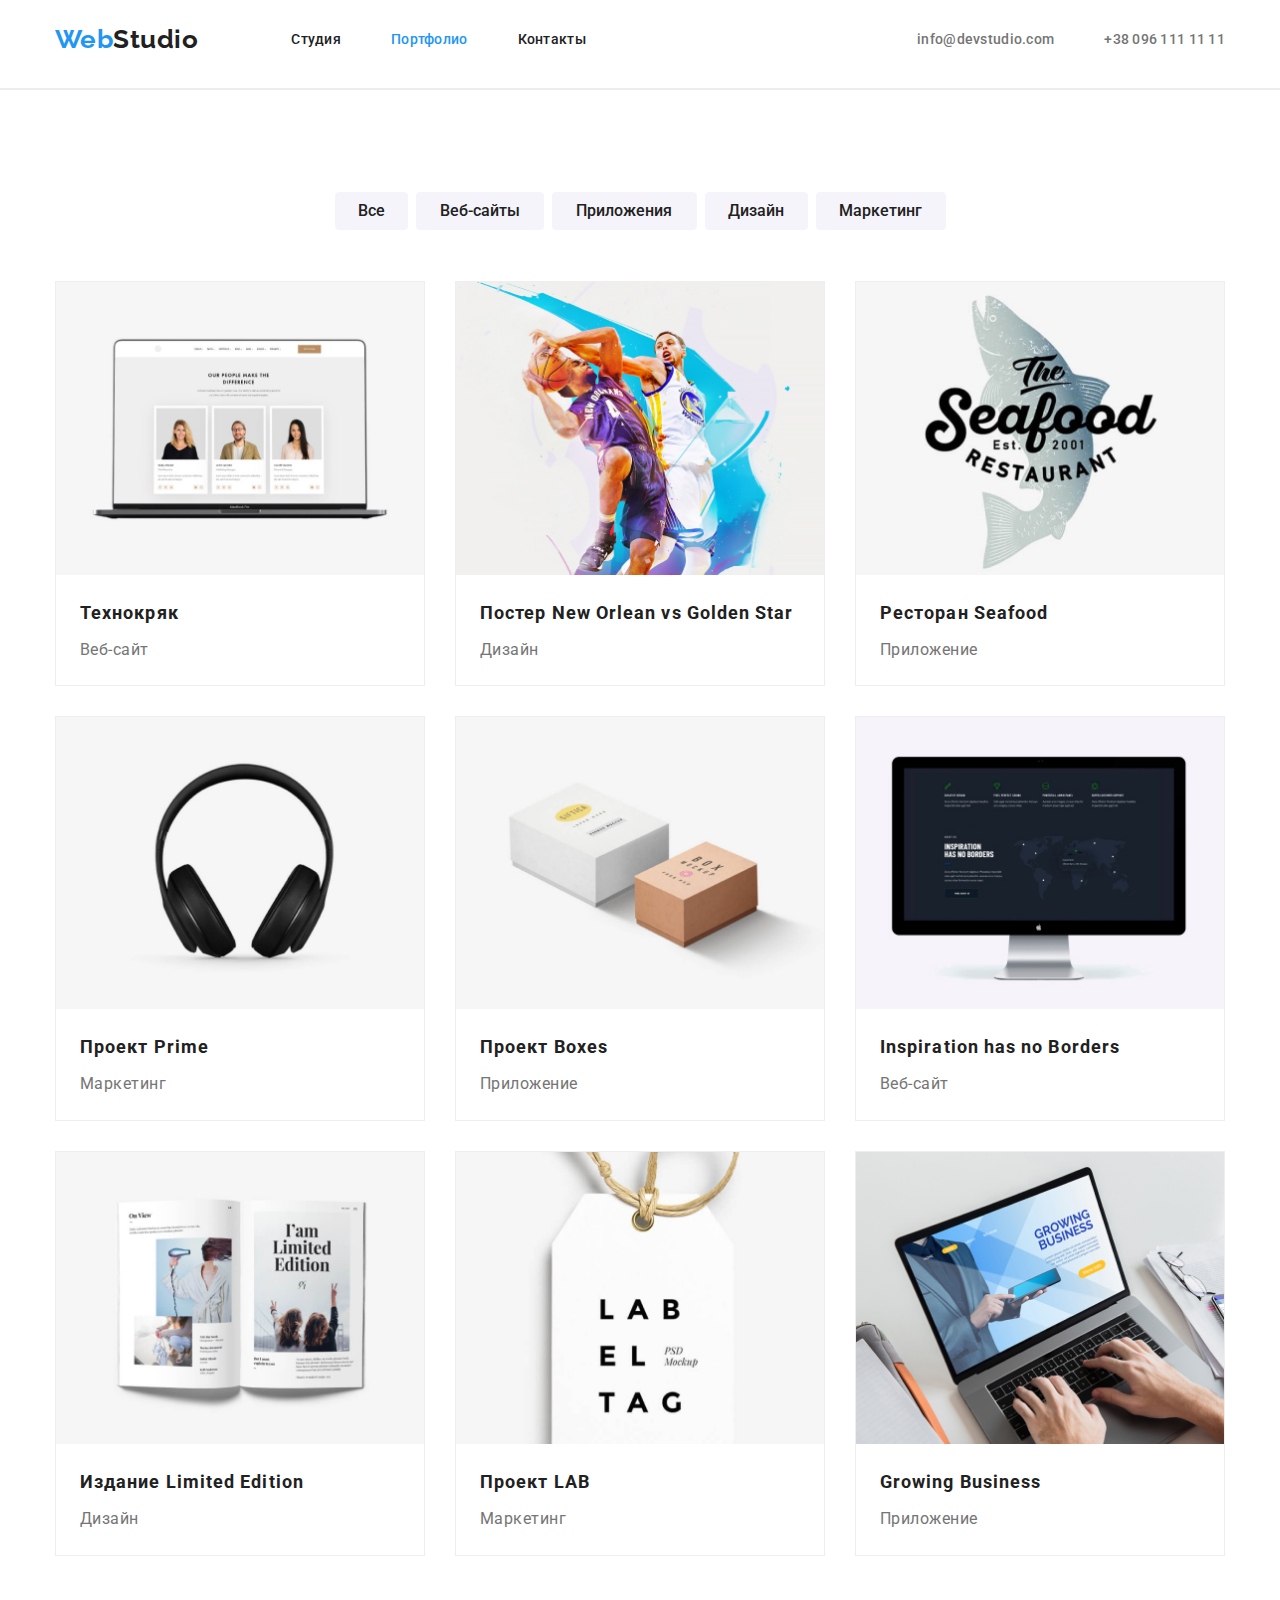
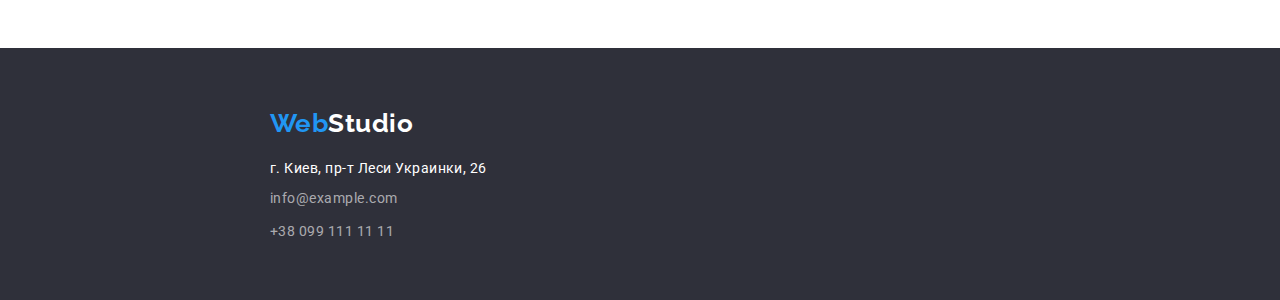
==== portfolio.html @ 14f77674 "Склонировал из hw-03" ====
<!DOCTYPE html>
<html lang="ru">
<head>
    <meta charset="UTF-8">
    <meta name="viewport" content="width=device-width, initial-scale=1.0">
    <title>Portfolio</title>
    <link href="https://fonts.googleapis.com/css2?family=Oleo+Script&family=Raleway:wght@700&family=Roboto:wght@400;500;700;900&display=swap" rel="stylesheet">
    <link rel="stylesheet" href="https://cdnjs.cloudflare.com/ajax/libs/modern-normalize/1.0.0/modern-normalize.min.css">
    <link rel="stylesheet" href="./css/portfolio.css">
</head>
<body>

<!--Header-->
<header>

    <div class="container container-header">
        <nav class="container-nav">

            <a class="logo" href="./"><span class="logo-one">Web</span>Studio</a>
    
            <ul class="list-nav">
                <li class="item">
                    <a class="header-link" href="./index.html" rel="noopener noreferel">Студия</a>
                </li>
                <li class="item">
                    <a class="header-link" href="#"><span class="location">Портфолио</span></a>
                </li>
                <li class="item">
                    <a class="header-link" href="#">Контакты</a>
                </li>
            </ul>
    
        </nav>
    
            <ul class="item-link">
                <li class="item">
                    <a class="contacts-link" href="mailto:info@devstudio.com">info@devstudio.com</a>
                </li>
                <li class="item">
                    <a class="contacts-link" href="tel:+380961111111">+38 096 111 11 11</a>
                </li>
            </ul>
    </div>
    <hr color="#ECECEC">
    

</header>

<!-- Main Section -->
<main>
     <section>

        <div class="container container-filter">
            <h1 hidden>Job List</h1>

        <ul class="filter">
            <li class="btn"><button class="btn-one" type="button">Все</button></li>
            <li class="btn"><button class="btn-two" type="button">Веб-сайты</button></li>
            <li class="btn"><button class="btn-three" type="button">Приложения</button></li>
            <li class="btn"><button class="btn-four" type="button">Дизайн</button></li>
            <li class="btn"><button class="btn-five" type="button">Маркетинг</button></li>
        </ul>
        </div>

        <div class="container container-job">
            <ul class="job-list">
                <li class="item">
                    <img src="./img/portfolio/laptop.jpg" alt="Ноутбук" width="370">
                    <h2>Технокряк</h2>
                    <p>Веб-сайт</p>
                </li>
                <li class="item">
                    <img src="./img/portfolio/basket.jpg" alt="Команды баскетбола" width="370">
                    <h2>Постер New Orlean vs Golden Star</h2>
                    <p>Дизайн</p>
                </li>
                <li class="item">
                    <img src="./img/portfolio/seafood.jpg" alt="Морской ресторан" width="370">
                    <h2>Ресторан Seafood</h2>
                    <p>Приложение</p>
                </li>
                <li class="item">
                    <img src="./img/portfolio/headphones.jpg" alt="Наушники" width="370">
                    <h2>Проект Prime</h2>
                    <p>Маркетинг</p>
                </li>
                <li class="item">
                    <img src="./img/portfolio/boxes.jpg" alt="Ящики" width="370">
                    <h2>Проект Boxes</h2>
                    <p>Приложение</p>
                </li>
                <li class="item">
                    <img src="./img/portfolio/monitor.jpg" alt="Монитор" width="370">
                    <h2>Inspiration has no Borders</h2>
                    <p>Веб-сайт</p>
                </li>
                <li class="item">
                    <img src="./img/portfolio/magazine.jpg" alt="Журнал" width="370">
                    <h2>Издание Limited Edition</h2>
                    <p>Дизайн</p>
                </li>
                <li class="item">
                    <img src="./img/portfolio/tag.jpg" alt="Бирка" width="370">
                    <h2>Проект LAB</h2>
                    <p>Маркетинг</p>
                </li>
                <li class="item">
                    <img src="./img/portfolio/business_site.jpg" alt="Бизнес сайт" width="370">
                    <h2>Growing Business</h2>
                    <p>Приложение</p>
                </li>
            </ul>
        </div>

    </section>
</main>

<!--Footer-->
<footer>

    <div class="container container-footer">

        <a class="logo logo-footer" href="#"><span class="logo-one">Web</span><span class="logo-two">Studio</span></a>

    <address class="item-address">

    <ul class="contacts-street">
        <li class="contacts-list">
            <span class="street contacts-footer">г. Киев, пр-т Леси Украинки, 26</span>
        </li>
        <li class="contacts-list">
            <a class="contacts-footer" href="mailto:info@example.com">info@example.com</a>
        </li>
        <li class="contacts-list">
            <a class="contacts-footer" href="tel:+380991111111">+38 099 111 11 11</a>
        </li>
    </ul>

     </address>

    </div>

</footer>


    
</body>
</html>
---- css/portfolio.css ----
/* Главный цвет на странице  #757575; */
/* Цвет заголовков h2-h6 #212121;*/
/* цвет навигации #212121; */
/* Цвет подсветки #2196F3; */
/* Вторичный цвет+h1 #FFFFFF;*/
/* Цвет контактов в футере rgba(255, 255, 255, 0.6); */
:root {
    --primary-text-color: #757575;
    --heading-h2-h6-color: #212121; 
    --backlight-color: #2196F3;
    --secondary-text-color: #212121;
}

body {
    color: var(--primary-text-color);

    font-family: 'Roboto', sans-serif;
    letter-spacing: 0.03em;
}

li,
a {
    list-style: none;
    text-decoration: none;
}

h1, 
h2, 
h3, 
p {
    margin-top: 0;
}

img {
    display: block;
    width: 100%;
    height: auto;
}

ul,
li,
p {
    padding: 0;
    margin: 0;
}

.container {
    width: 1200px;
    padding-left: 15px;
    padding-right: 15px;
    margin-left: auto;
    margin-right: auto;
}

/* Header */
.container-header {
    display: flex;
    align-items: center;
}

.container-nav {
    display: flex;
}

.logo {
    padding-bottom: 25px;
    padding-top: 24px;
    margin-right: 93px;

    color: #212121;

    font-family: 'Raleway', sans-serif;
    font-size: 26px;
    line-height: 1.2;
    font-weight: 700;
}

.logo .logo-one {
    color: #2196F3;
}

.list-nav {
    display: flex;
    margin-top: 0;
    margin-bottom: 0;
    padding-left: 0;
}

.list-nav .item:not(:last-child) {
    margin-right: 50px;
}

.list-nav .header-link {
    display: block;
    padding-top: 32px;
    padding-bottom: 32px;

    color: var(--secondary-text-color);

    font-weight: 500;
    font-size: 14px;
    line-height: 1.1;
    letter-spacing: 0.02em;
}

.header-link .location {
    color: var(--backlight-color);
}

.header-link .location:focus,
.header-link .location:hover {
    color: var(--secondary-text-color);
}

.list-nav .header-link:hover,
.list-nav .header-link:focus {
    color: var(--backlight-color);
}

.item-link {
    display: flex;
    margin-left: auto;
    padding-left: 0;
}

.item-link .item + .item {
    margin-left: 50px;
}

.item-link .contacts-link {
    display: block;

    color: var(--primary-text-color);

    font-weight: 500;
    font-size: 14px;
    line-height: 1.1;
    letter-spacing: 0.02em;
}

.item-link .contacts-link:hover,
.item-link .contacts-link:focus {
    color: var(--backlight-color);
}

/* Main Section */

/* Filter */
.container-filter {
    height: 183px;
}

.filter {
    margin-top: 0px;
    margin-bottom: 0;
    padding-left: 0;
    display: flex;
    justify-content: center;
}

.filter .btn:not(:last-child) {
    margin-right: 8px;
}

.filter .btn {
    padding-top: 94px;
}

.btn-one {
    width: 73px;
    height: 38px;
}

.btn-two {
    width: 128px;
    height: 38px;
}

.btn-three {
    width: 145px;
    height: 38px;
}

.btn-four {
    width: 103px;
    height: 38px;
}

.btn-five {
    width: 130px;
    height: 38px;
}

.filter button {
    color: var(--secondary-text-color);

    font-weight: 500;
    font-size: 16px;
    line-height: 1.6;
    font-family: 'Roboto', sans-serif;
    background-color: #F5F4FA;
    border: 1px solid #F5F4FA;
    border-radius: 4px;
}

.filter button:hover,
.filter button:focus {
    color: #FFFFFF;
    background-color: var(--backlight-color);
    border-color: var(--backlight-color);
}

/* Job List */
.container-job {
    height: 1367px;
}

.job-list {
    display: flex;
    flex-wrap: wrap;
}

.job-list .item {
    width: calc((100% - 60px) / 3);

    border: 1px solid #EEEEEE;
    margin-right: 30px;
    margin-bottom: 30px;

    text-align: left;
}

.job-list .item:nth-child(3n) {
    margin-right: 0;
}

.job-list .item:nth-last-child(-n + 3) {
    margin-bottom: 0;
}

.job-list h2 {
    padding-top: 20px;
    margin-bottom: 4px;
    padding-left: 24px;

    color: var(--heading-h2-h6-color);

    font-weight: 700;
    font-size: 18px;
    line-height: 2;
    letter-spacing: 0.06em;
}

.job-list p {
    margin-bottom: 20px;
    padding-left: 24px;

    font-weight: normal;
    font-size: 16px;
    line-height: 1.9;
}

/* Footer */
footer {
    background-color: #2F303A;
}

.container-footer {
    height: 252px;
}

.logo-footer {
    display: inline-block;
    padding: 60px 0px 0px 0px;
    margin: 0px 0px 20px 215px;
}

.item-address {
    margin-left: 215px;
}

.contacts-street {
    width: 231px;
    padding: 0;
    margin: 0;
}

.contacts-list:not(:last-child) {
    margin-bottom: 9px;
}

.logo .logo-two {
    color: #FFFFFF;
}

.item-address .street {
    color: #FFFFFF;

    font-weight: 400;
    font-size: 14px;
    line-height: 1.7px;
    font-style: normal;
}

.contacts-footer {
    color: rgba(255, 255, 255, 0.6);            

    font-weight: 400;
    font-size: 14px;
    line-height: 1.7;
    font-style: normal;
}
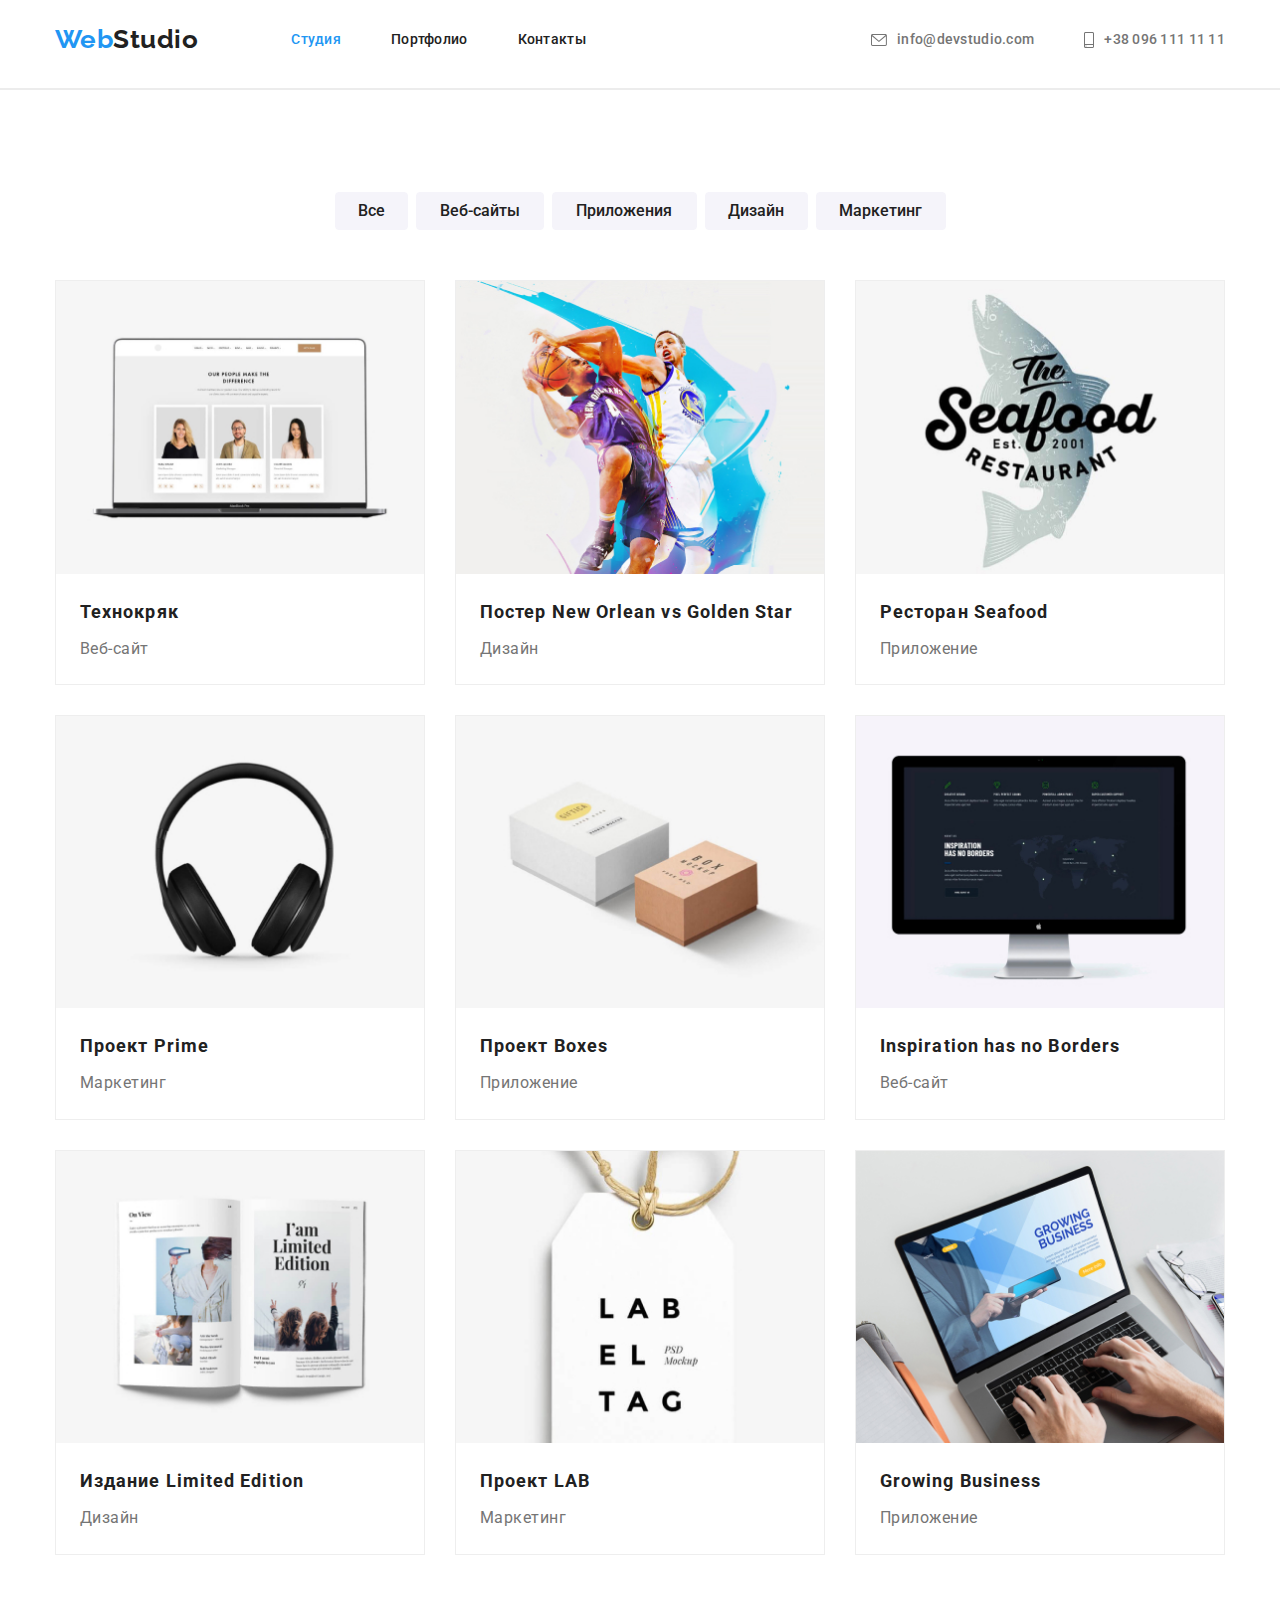
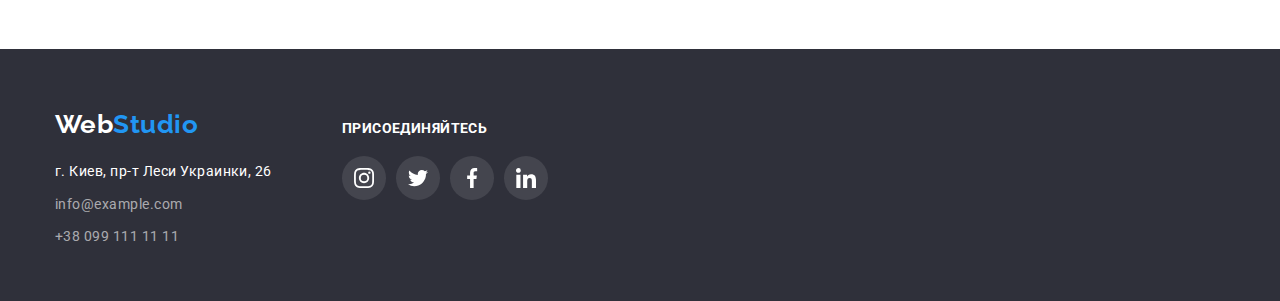
==== commit fb7624c7: "Добавил шапку и футер, задал карточкам тень, добавил новые отсупы" ====
--- a/portfolio.html
+++ b/portfolio.html
@@ -20,10 +20,10 @@
     
             <ul class="list-nav">
                 <li class="item">
-                    <a class="header-link" href="./index.html" rel="noopener noreferel">Студия</a>
+                    <a class="header-link" href="#"><span class="location">Студия</span></a>
                 </li>
                 <li class="item">
-                    <a class="header-link" href="#"><span class="location">Портфолио</span></a>
+                    <a class="header-link" href="./portfolio.html" rel="noopener noreferel">Портфолио</a>
                 </li>
                 <li class="item">
                     <a class="header-link" href="#">Контакты</a>
@@ -32,23 +32,33 @@
     
         </nav>
     
-            <ul class="item-link">
-                <li class="item">
-                    <a class="contacts-link" href="mailto:info@devstudio.com">info@devstudio.com</a>
-                </li>
-                <li class="item">
-                    <a class="contacts-link" href="tel:+380961111111">+38 096 111 11 11</a>
-                </li>
-            </ul>
+        <ul class="item-link">
+            <li class="item">
+                <a class="contacts-link" href="mailto:info@devstudio.com">
+                <svg class="icon-link">
+                    <use href="./img/sprite.svg#icon-envelope"></use>
+                </svg>     
+                info@devstudio.com
+                </a>
+            </li>
+            <li class="item">
+                <a class="contacts-link" href="tel:+380961111111">
+                <svg class="icon-link smartphone">
+                    <use href="./img/sprite.svg#icon-smartphone"></use>
+                </svg>
+                +38 096 111 11 11
+                </a>
+            </li>
+        </ul>
     </div>
+
     <hr color="#ECECEC">
-    
 
 </header>
 
 <!-- Main Section -->
 <main>
-     <section>
+     <section class="portfolio-section">
 
         <div class="container container-filter">
             <h1 hidden>Job List</h1>
@@ -120,7 +130,8 @@
 
     <div class="container container-footer">
 
-        <a class="logo logo-footer" href="#"><span class="logo-one">Web</span><span class="logo-two">Studio</span></a>
+    <div class="addres-container">
+        <a class="logo-footer" href="#"><span class="logo-one">Web</span><span class="logo-two">Studio</span></a>
 
     <address class="item-address">
 
@@ -136,7 +147,34 @@
         </li>
     </ul>
 
-     </address>
+    </address>
+    </div>
+
+    <div class="link-container">
+        <p>Присоединяйтесь</p>
+        <ul class="footer-social-list utility-mp">
+            <li class="footer-social-item"><a href="" class="footer-social-link" target="_blank" rel="noopener noreferer" aria-label="Instagram">
+                <svg class="footer-social-icon">
+                    <use href="./img/sprite.svg#icon-instagram"></use>
+                </svg>
+            </a></li>
+            <li class="footer-social-item"><a href="" class="footer-social-link" target="_blank" rel="noopener noreferer" aria-label="Twitter">
+                <svg class="footer-social-icon">
+                    <use href="./img/sprite.svg#icon-twitter"></use>
+                </svg>
+            </a></li>
+            <li class="footer-social-item"><a href="" class="footer-social-link" target="_blank" rel="noopener noreferer" aria-label="Facebook">
+                <svg class="footer-social-icon">
+                    <use href="./img/sprite.svg#icon-facebook"></use>
+                </svg>
+            </a></li>
+            <li class="footer-social-item"><a href="" class="footer-social-link" target="_blank" rel="noopener noreferer" aria-label="LinkedIn">
+                <svg class="footer-social-icon">
+                    <use href="./img/sprite.svg#icon-linkedin"></use>
+                </svg>
+            </a></li>
+        </ul>
+    </div>
 
     </div>
 
--- a/css/portfolio.css
+++ b/css/portfolio.css
@@ -128,7 +128,8 @@
 }
 
 .item-link .contacts-link {
-    display: block;
+    display: flex;
+    align-items: center;
 
     color: var(--primary-text-color);
 
@@ -138,16 +139,40 @@
     letter-spacing: 0.02em;
 }
 
-.item-link .contacts-link:hover,
-.item-link .contacts-link:focus {
+.contacts-link:hover,
+.contacts-link:focus {
     color: var(--backlight-color);
 }
 
+.contacts-link:hover .icon-link,
+.contacts-link:focus .icon-link {
+    fill: var(--backlight-color);
+}
+
+
+.icon-link {
+    width: 16px;
+    height: 12px;
+    margin-right: 10px;
+
+    fill: var(--primary-text-color);
+}
+
+.smartphone {
+    width: 10px;
+    height: 16px;
+}
+
 /* Main Section */
 
 /* Filter */
+.portfolio-section {
+    padding-top: 94px;
+    padding-bottom: 94px;
+}
+
 .container-filter {
-    height: 183px;
+    margin-bottom: 50px;
 }
 
 .filter {
@@ -162,8 +187,8 @@
     margin-right: 8px;
 }
 
-.filter .btn {
-    padding-top: 94px;
+.filter button {
+    cursor: pointer;
 }
 
 .btn-one {
@@ -211,10 +236,6 @@
 }
 
 /* Job List */
-.container-job {
-    height: 1367px;
-}
-
 .job-list {
     display: flex;
     flex-wrap: wrap;
@@ -228,6 +249,13 @@
     margin-bottom: 30px;
 
     text-align: left;
+
+    cursor: pointer;
+}
+
+.job-list .item:hover,
+.job-list .item:focus {
+    box-shadow: 0px 1px 1px rgba(0, 0, 0, 0.12), 0px 4px 4px rgba(0, 0, 0, 0.06), 1px 4px 6px rgba(0, 0, 0, 0.16);
 }
 
 .job-list .item:nth-child(3n) {
@@ -266,40 +294,34 @@
 }
 
 .container-footer {
+    padding-top: 60px;
     height: 252px;
+    display: flex;
 }
 
 .logo-footer {
-    display: inline-block;
-    padding: 60px 0px 0px 0px;
-    margin: 0px 0px 20px 215px;
-}
-
-.item-address {
-    margin-left: 215px;
+    font-family: 'Raleway', sans-serif;
+    font-size: 26px;
+    line-height: 1.2;
+    font-weight: 700;
+    
+    color: var(--backlight-color);
+}
+
+.logo-one {
+    color: #FFFFFF;
 }
 
 .contacts-street {
-    width: 231px;
-    padding: 0;
-    margin: 0;
+    margin-top: 20px;
 }
 
 .contacts-list:not(:last-child) {
     margin-bottom: 9px;
 }
 
-.logo .logo-two {
-    color: #FFFFFF;
-}
-
 .item-address .street {
     color: #FFFFFF;
-
-    font-weight: 400;
-    font-size: 14px;
-    line-height: 1.7px;
-    font-style: normal;
 }
 
 .contacts-footer {
@@ -309,4 +331,58 @@
     font-size: 14px;
     line-height: 1.7;
     font-style: normal;
-}+}
+
+.link-container {
+    display: flex;
+    flex-direction: column;
+    align-items: flex-start;
+    margin-left: 70px;
+    padding-top: 12px;
+}
+
+.link-container > p {
+    font-weight: 700;
+    font-size: 14px;
+    line-height: 1.14;
+    letter-spacing: 0.03em;
+    text-transform: uppercase;
+
+    color: #FFFFFF;
+}
+
+.footer-social-list {
+    display: inline-flex;
+    margin-top: 20px
+}
+
+.footer-social-item:not(:last-child) {
+    margin-right: 10px;
+}
+
+.footer-social-link {
+    display: flex;
+    justify-content: center;
+    align-items: center;
+    border-radius: 50%;
+    width: 44px;
+    height: 44px;
+
+    background-color: rgba(255, 255, 255, 0.1);
+}
+
+.footer-social-link:hover,
+.footer-social-link:focus {
+    background-color: var(--backlight-color);
+}
+
+.footer-social-link:hover .team-social-icon,
+.footer-social-link:focus .team-social-icon {
+    fill: #FFFFFF;
+}
+
+.footer-social-icon {
+    fill: #FFFFFF;
+    width: 20px;
+    height: 20px;
+}
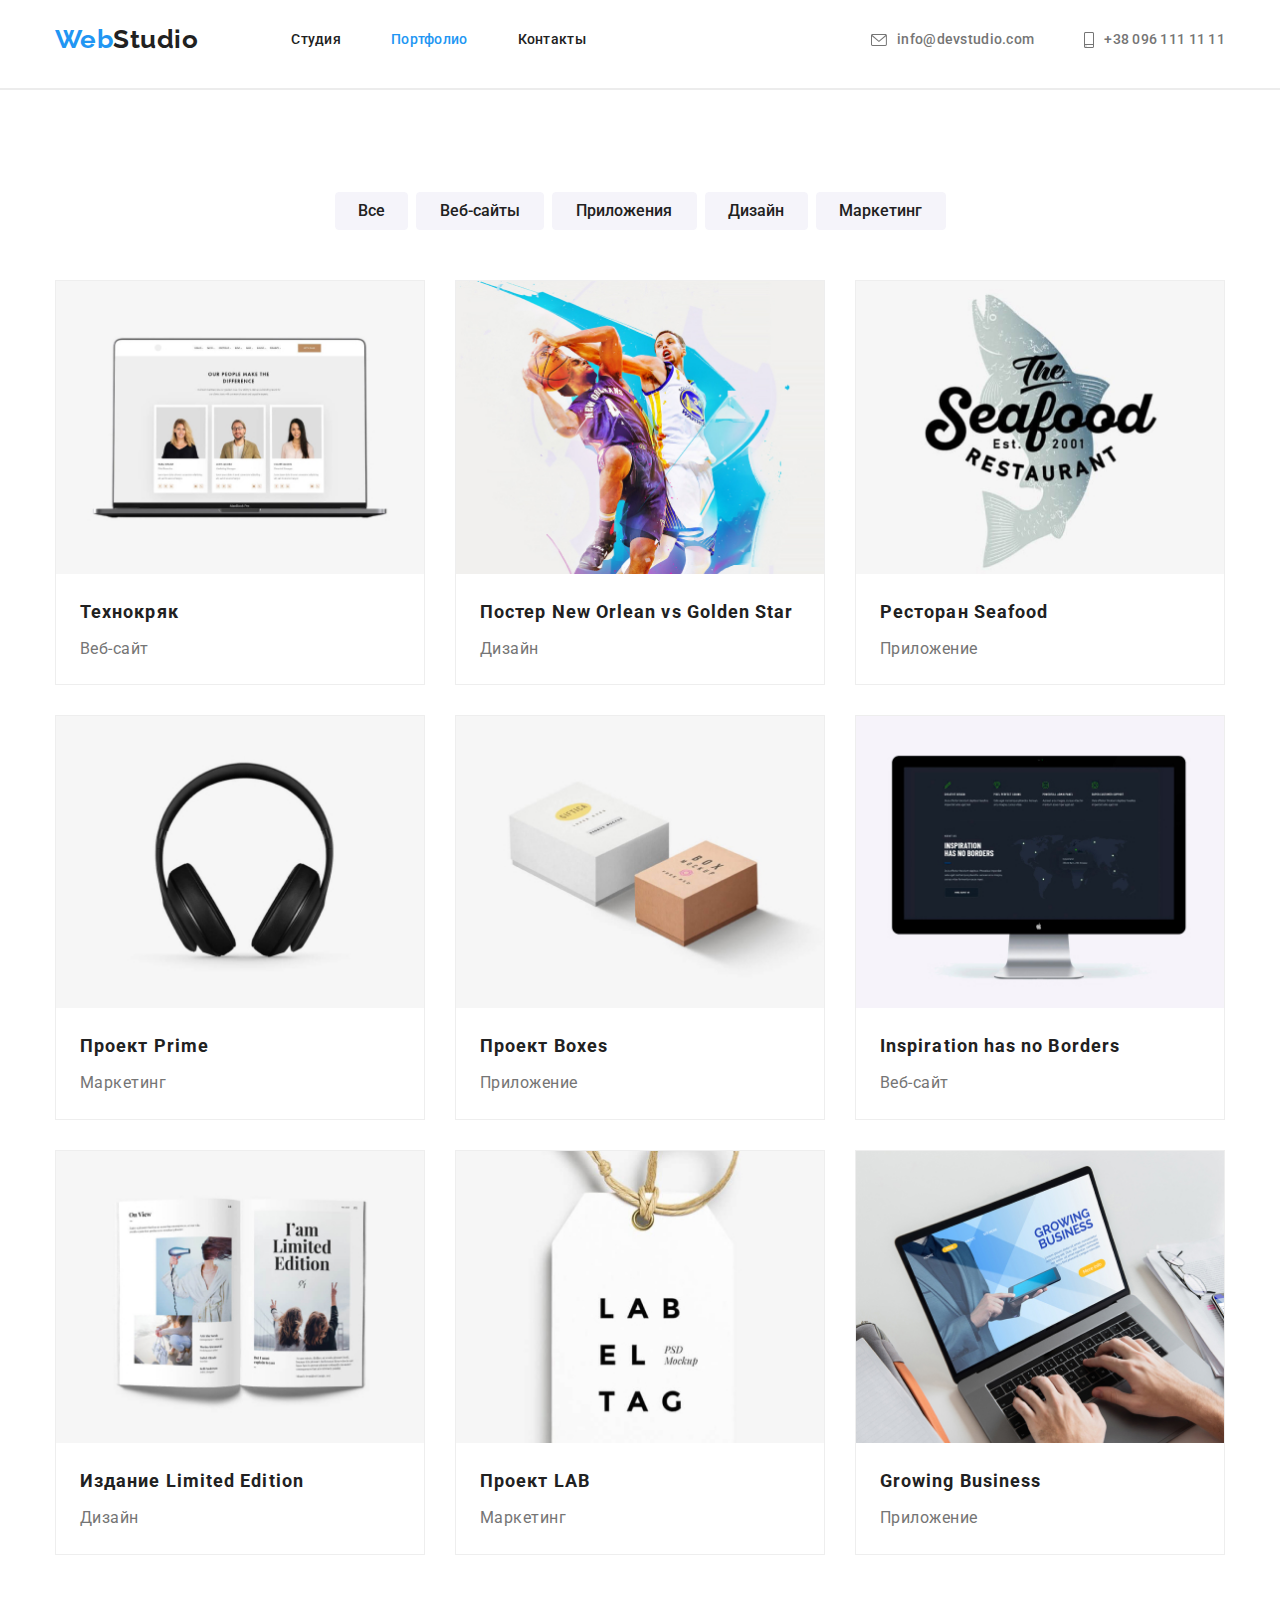
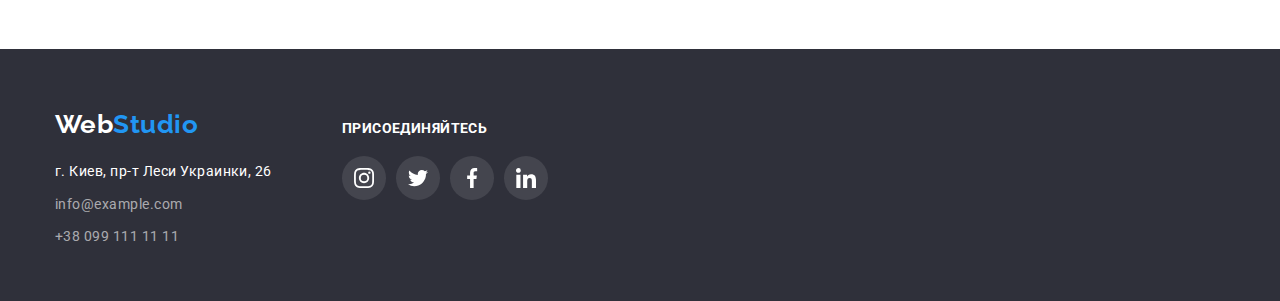
==== commit 49ce54ff: "Поменял класс location" ====
--- a/portfolio.html
+++ b/portfolio.html
@@ -20,10 +20,10 @@
     
             <ul class="list-nav">
                 <li class="item">
-                    <a class="header-link" href="#"><span class="location">Студия</span></a>
+                    <a class="header-link" href="#">Студия</a>
                 </li>
                 <li class="item">
-                    <a class="header-link" href="./portfolio.html" rel="noopener noreferel">Портфолио</a>
+                    <a class="header-link" href="./portfolio.html" rel="noopener noreferel"><span class="location">Портфолио</span></a>
                 </li>
                 <li class="item">
                     <a class="header-link" href="#">Контакты</a>
